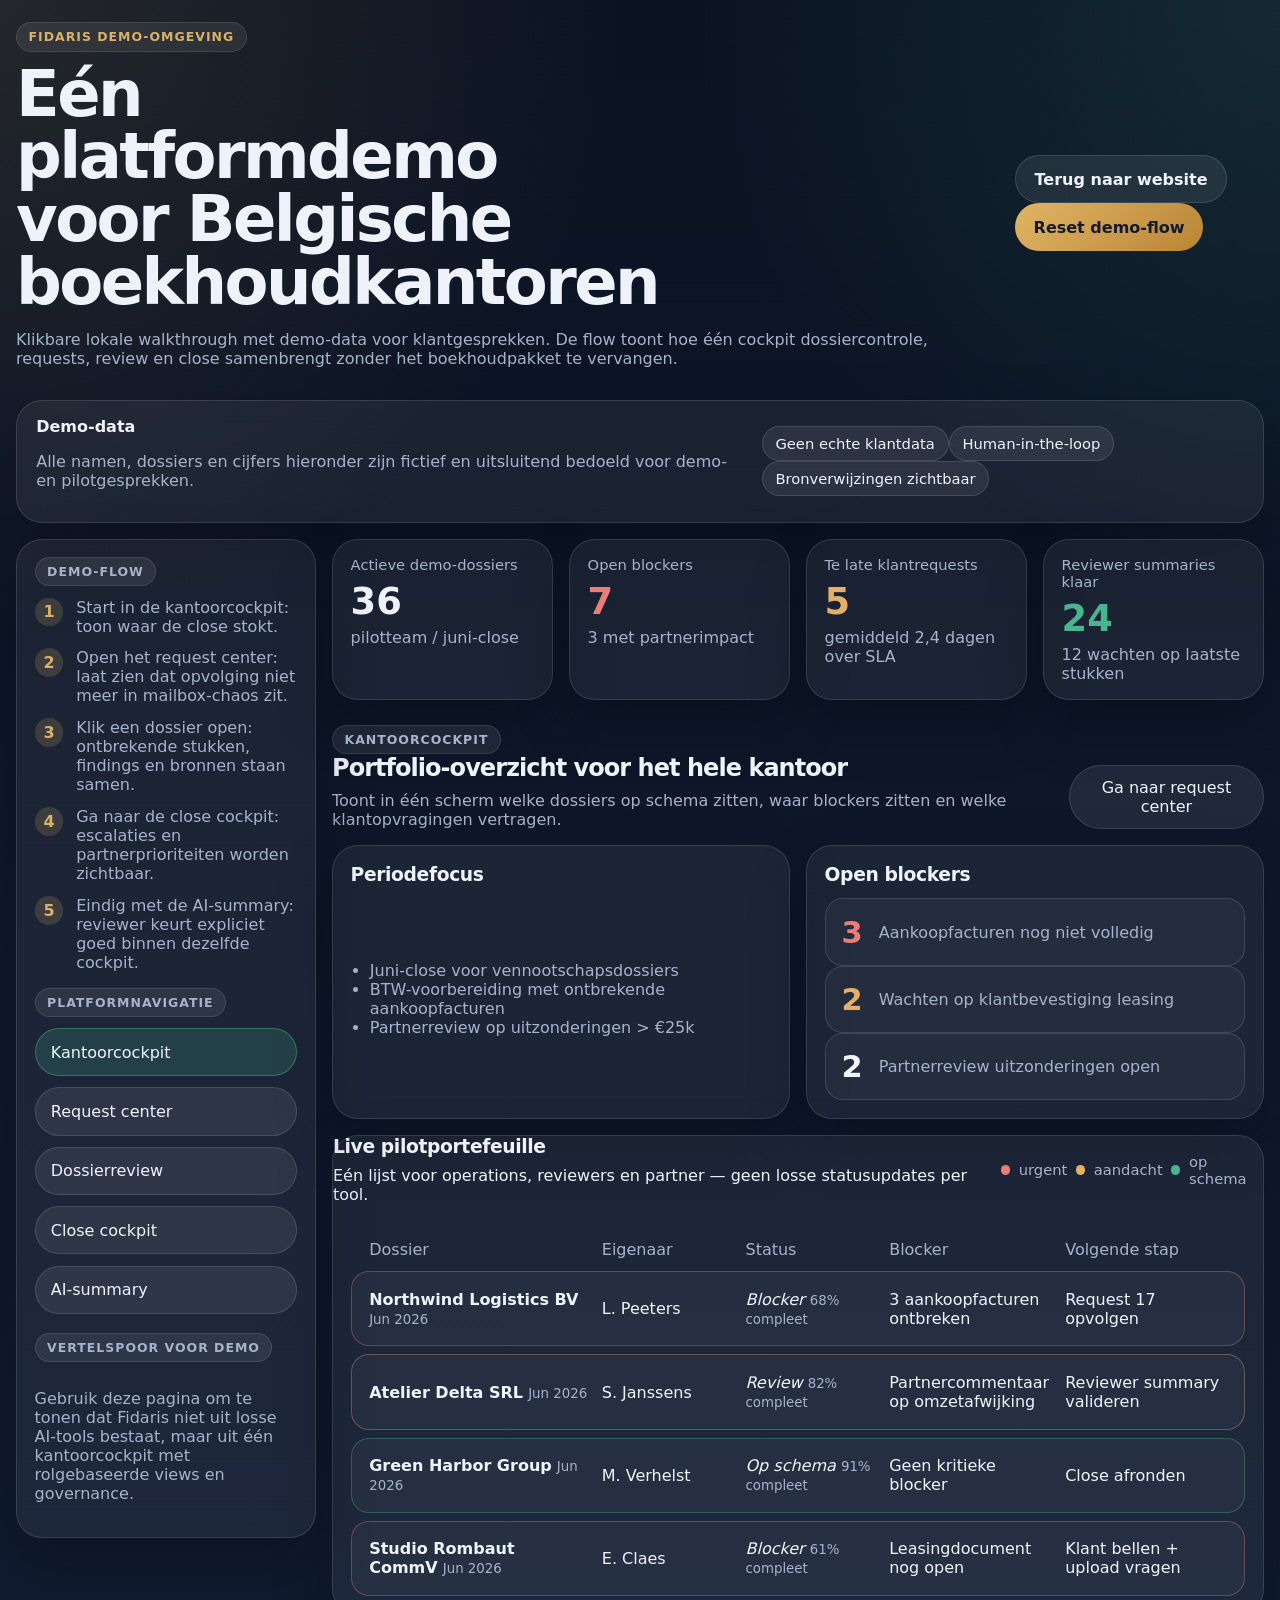
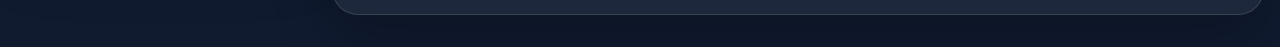
==== demo.html @ 06bf6261 "Add clickable demo environment for GitHub preview" ====
<!DOCTYPE html>
<html lang="nl">
<head>
  <meta charset="UTF-8">
  <meta name="viewport" content="width=device-width, initial-scale=1.0">
  <title>Fidaris Demo — Eén platformcockpit voor boekhoudkantoren</title>
  <meta name="description" content="Lokale demo van Fidaris: één platformcockpit voor Belgische boekhoudkantoren met request center, dossierreview, close cockpit en governed AI-summary.">
  <meta name="robots" content="noindex, nofollow, noarchive, nosnippet, noimageindex, notranslate">
  <link rel="stylesheet" href="demo.css">
</head>
<body>
  <div class="demo-shell">
    <header class="demo-header">
      <div>
        <p class="eyebrow">Fidaris demo-omgeving</p>
        <h1>Eén platformdemo voor Belgische boekhoudkantoren</h1>
        <p class="intro">Klikbare lokale walkthrough met demo-data voor klantgesprekken. De flow toont hoe één cockpit dossiercontrole, requests, review en close samenbrengt zonder het boekhoudpakket te vervangen.</p>
      </div>
      <div class="header-actions">
        <a class="button button-secondary" href="index.html">Terug naar website</a>
        <button class="button button-primary" id="resetDemoButton" type="button">Reset demo-flow</button>
      </div>
    </header>

    <section class="demo-banner card">
      <div>
        <strong>Demo-data</strong>
        <p>Alle namen, dossiers en cijfers hieronder zijn fictief en uitsluitend bedoeld voor demo- en pilotgesprekken.</p>
      </div>
      <div class="banner-pills">
        <span>Geen echte klantdata</span>
        <span>Human-in-the-loop</span>
        <span>Bronverwijzingen zichtbaar</span>
      </div>
    </section>

    <main class="demo-layout">
      <aside class="left-rail card">
        <div class="rail-block">
          <p class="rail-label">Demo-flow</p>
          <ol class="flow-list" id="flowList"></ol>
        </div>
        <div class="rail-block">
          <p class="rail-label">Platformnavigatie</p>
          <div class="nav-list" id="viewButtons">
            <button type="button" data-view="overview">Kantoorcockpit</button>
            <button type="button" data-view="requests">Request center</button>
            <button type="button" data-view="dossier">Dossierreview</button>
            <button type="button" data-view="close">Close cockpit</button>
            <button type="button" data-view="summary">AI-summary</button>
          </div>
        </div>
        <div class="rail-block compact-note">
          <p class="rail-label">Vertelspoor voor demo</p>
          <p>Gebruik deze pagina om te tonen dat Fidaris niet uit losse AI-tools bestaat, maar uit één kantoorcockpit met rolgebaseerde views en governance.</p>
        </div>
      </aside>

      <section class="main-stage">
        <div class="top-metrics" id="topMetrics"></div>

        <section class="view-panel active" data-view-panel="overview">
          <div class="panel-header">
            <div>
              <p class="section-kicker">Kantoorcockpit</p>
              <h2>Portfolio-overzicht voor het hele kantoor</h2>
              <p>Toont in één scherm welke dossiers op schema zitten, waar blockers zitten en welke klantopvragingen vertragen.</p>
            </div>
            <button class="ghost-button" type="button" data-switch-view="requests">Ga naar request center</button>
          </div>
          <div class="overview-grid">
            <article class="card focus-card">
              <h3>Periodefocus</h3>
              <ul id="focusList"></ul>
            </article>
            <article class="card blocker-card">
              <h3>Open blockers</h3>
              <div id="blockerList"></div>
            </article>
          </div>
          <article class="card">
            <div class="table-header">
              <div>
                <h3>Live pilotportefeuille</h3>
                <p>Eén lijst voor operations, reviewers en partner — geen losse statusupdates per tool.</p>
              </div>
              <div class="legend-inline">
                <span class="dot dot-risk"></span> urgent
                <span class="dot dot-warn"></span> aandacht
                <span class="dot dot-good"></span> op schema
              </div>
            </div>
            <div class="portfolio-table" id="portfolioTable"></div>
          </article>
        </section>

        <section class="view-panel" data-view-panel="requests">
          <div class="panel-header">
            <div>
              <p class="section-kicker">Request center</p>
              <h2>Alle klantopvragingen in één workflow</h2>
              <p>Toon hoe mailbox, documentstatus en follow-up samenkomen in één lijst met prioriteit, eigenaar en deadline.</p>
            </div>
            <button class="ghost-button" type="button" data-switch-view="dossier">Open dossierdetail</button>
          </div>
          <div class="requests-toolbar card">
            <label>
              Status
              <select id="requestStatusFilter"></select>
            </label>
            <label>
              Prioriteit
              <select id="requestPriorityFilter"></select>
            </label>
          </div>
          <div class="request-list" id="requestList"></div>
        </section>

        <section class="view-panel" data-view-panel="dossier">
          <div class="panel-header">
            <div>
              <p class="section-kicker">Dossierreview</p>
              <h2 id="dossierTitle">Dossierdetail</h2>
              <p>Gebruikt één dossierbeeld met stukken, findings, AI-signalen en bronverwijzingen. Reviewer blijft beslisser.</p>
            </div>
            <div class="dossier-picker-wrap">
              <label>
                Kies demo-dossier
                <select id="dossierSelect"></select>
              </label>
            </div>
          </div>
          <div class="dossier-grid">
            <article class="card">
              <h3>Samenvatting</h3>
              <dl class="summary-list" id="dossierSummary"></dl>
            </article>
            <article class="card">
              <h3>Ontbrekende stukken</h3>
              <ul class="check-list" id="missingDocsList"></ul>
            </article>
            <article class="card">
              <h3>Review findings</h3>
              <div class="finding-list" id="findingsList"></div>
            </article>
            <article class="card">
              <h3>Bronverwijzingen</h3>
              <ul class="source-list" id="sourceList"></ul>
            </article>
          </div>
        </section>

        <section class="view-panel" data-view-panel="close">
          <div class="panel-header">
            <div>
              <p class="section-kicker">Close cockpit</p>
              <h2>Periodecontrole zonder verrassingen op het einde</h2>
              <p>Maak zichtbaar welke dossiers door kunnen, welke escalatie vragen en welke partnerreview nog open staat.</p>
            </div>
            <button class="ghost-button" type="button" data-switch-view="summary">Bekijk AI-summary</button>
          </div>
          <div class="close-layout">
            <article class="card">
              <h3>Close-risico per fase</h3>
              <div id="closeStages"></div>
            </article>
            <article class="card">
              <h3>Escalaties deze week</h3>
              <div class="escalation-list" id="escalationList"></div>
            </article>
          </div>
        </section>

        <section class="view-panel" data-view-panel="summary">
          <div class="panel-header">
            <div>
              <p class="section-kicker">Governed AI-summary</p>
              <h2>AI-output als vertrekpunt, niet als eindbeslissing</h2>
              <p>Gebruik dit scherm om te laten zien hoe AI-samenvattingen, bronverwijzingen en approvals in dezelfde cockpit blijven.</p>
            </div>
            <button class="ghost-button" type="button" id="approveSummaryButton">Markeer demo-review als goedgekeurd</button>
          </div>
          <div class="summary-layout">
            <article class="card summary-card">
              <div class="summary-status-row">
                <span class="status-pill status-review" id="summaryStatusPill">Wacht op reviewer</span>
                <span class="small-note">Approval gate blijft verplicht</span>
              </div>
              <h3 id="summaryHeadline"></h3>
              <p id="summaryNarrative"></p>
              <div class="summary-tags" id="summaryTags"></div>
            </article>
            <article class="card">
              <h3>Controlepunten</h3>
              <ul class="check-list" id="controlPointsList"></ul>
            </article>
            <article class="card">
              <h3>Audit trail</h3>
              <div class="timeline" id="auditTrail"></div>
            </article>
          </div>
        </section>
      </section>
    </main>
  </div>

  <script src="demo-data.js"></script>
  <script src="demo.js"></script>
</body>
</html>
---- demo.css ----
:root {
  --bg: #0d1526;
  --surface: #111c31;
  --surface-2: #182540;
  --surface-3: #223252;
  --card: rgba(255, 255, 255, 0.06);
  --card-strong: rgba(255, 255, 255, 0.1);
  --text: #eef3fb;
  --muted: #a6b4ca;
  --line: rgba(255, 255, 255, 0.12);
  --gold: #d8b16a;
  --green: #49b58e;
  --red: #ee7c76;
  --orange: #e6af68;
  --shadow: 0 24px 60px rgba(0, 0, 0, 0.24);
  --radius-lg: 26px;
  --radius-md: 18px;
  --radius-sm: 12px;
}

* {
  box-sizing: border-box;
}

html {
  scroll-behavior: smooth;
}

body {
  margin: 0;
  font-family: Inter, ui-sans-serif, system-ui, -apple-system, BlinkMacSystemFont, "Segoe UI", sans-serif;
  color: var(--text);
  background:
    radial-gradient(circle at top right, rgba(73, 181, 142, 0.14), transparent 28%),
    radial-gradient(circle at top left, rgba(216, 177, 106, 0.12), transparent 30%),
    linear-gradient(180deg, #0b1322 0%, #101b30 100%);
}

a {
  color: inherit;
  text-decoration: none;
}

button,
select {
  font: inherit;
}

.demo-shell {
  width: min(1440px, calc(100% - 2rem));
  margin: 0 auto;
  padding: 1.4rem 0 2rem;
}

.demo-header,
.demo-banner,
.panel-header,
.table-header,
.request-header,
.summary-status-row,
.stage-row,
.timeline-item,
.request-meta,
.flow-list li,
.blocker-item,
.metric-card,
.table-row,
.stage-copy,
.escalation-item dl,
.header-actions,
.banner-pills,
.summary-tags,
.nav-list,
.requests-toolbar,
.dossier-picker-wrap,
.overview-grid,
.close-layout,
.summary-layout,
.dossier-grid,
.demo-layout {
  display: flex;
}

.demo-header,
.demo-banner,
.panel-header,
.request-header,
.table-header,
.summary-status-row,
.stage-row,
.timeline-item {
  justify-content: space-between;
  gap: 1rem;
}

.demo-header,
.demo-banner {
  align-items: center;
}

.demo-header {
  margin-bottom: 1rem;
}

.eyebrow,
.section-kicker,
.rail-label,
.small-note,
.status-pill,
.severity-pill {
  display: inline-flex;
  align-items: center;
  width: fit-content;
  border-radius: 999px;
}

.eyebrow,
.section-kicker,
.rail-label {
  margin: 0 0 0.7rem;
  padding: 0.38rem 0.72rem;
  background: rgba(255,255,255,0.08);
  border: 1px solid rgba(255,255,255,0.1);
  color: var(--gold);
  font-size: 0.78rem;
  font-weight: 800;
  letter-spacing: 0.08em;
  text-transform: uppercase;
}

.demo-header h1,
.panel-header h2 {
  margin: 0;
  letter-spacing: -0.04em;
}

.demo-header h1 {
  font-size: clamp(2.4rem, 5vw, 4.2rem);
  max-width: 12ch;
  line-height: 0.98;
}

.intro,
.demo-banner p,
.left-rail p,
.panel-header p,
.metric-card span,
.metric-card p,
.focus-card li,
.request-card p,
.summary-card p,
.timeline-item p,
.escalation-item p,
.source-list,
.summary-list dd,
.request-meta dd,
.request-meta dt,
.escalation-item dt,
.escalation-item dd,
.table-row small,
.blocker-item span,
.compact-note p {
  color: var(--muted);
}

.header-actions,
.banner-pills,
.summary-tags,
.nav-list,
.requests-toolbar,
.dossier-picker-wrap {
  flex-wrap: wrap;
}

.button,
.ghost-button,
.nav-list button,
.requests-toolbar select,
.dossier-picker-wrap select,
#approveSummaryButton,
#resetDemoButton,
.table-button {
  border: 0;
}

.button,
.ghost-button,
.nav-list button,
.requests-toolbar select,
.dossier-picker-wrap select {
  border-radius: 999px;
}

.button,
.ghost-button,
.nav-list button {
  cursor: pointer;
  transition: transform 120ms ease, background 120ms ease, border-color 120ms ease;
}

.button:hover,
.ghost-button:hover,
.nav-list button:hover,
.table-button:hover {
  transform: translateY(-1px);
}

.button {
  min-height: 48px;
  padding: 0.85rem 1.15rem;
  font-weight: 700;
}

.button-primary {
  background: linear-gradient(135deg, #e0b566 0%, #b98534 100%);
  color: #121b2d;
}

.button-secondary,
.ghost-button,
.nav-list button,
.requests-toolbar select,
.dossier-picker-wrap select {
  background: rgba(255,255,255,0.08);
  color: var(--text);
  border: 1px solid var(--line);
}

.ghost-button {
  min-height: 44px;
  padding: 0.75rem 1rem;
}

.card {
  background: var(--card);
  border: 1px solid var(--line);
  border-radius: var(--radius-lg);
  box-shadow: var(--shadow);
}

.demo-banner {
  padding: 1rem 1.2rem;
  margin-bottom: 1rem;
}

.banner-pills span,
.summary-tags span {
  padding: 0.5rem 0.8rem;
  border-radius: 999px;
  background: rgba(255,255,255,0.08);
  border: 1px solid var(--line);
  color: var(--text);
  font-size: 0.92rem;
}

.demo-layout {
  gap: 1rem;
  align-items: flex-start;
}

.left-rail {
  width: 300px;
  padding: 1.1rem;
  position: sticky;
  top: 1rem;
}

.rail-block + .rail-block {
  margin-top: 1rem;
}

.flow-list {
  list-style: none;
  margin: 0;
  padding: 0;
  display: grid;
  gap: 0.8rem;
}

.flow-list li {
  align-items: flex-start;
  gap: 0.8rem;
}

.flow-list span {
  width: 1.8rem;
  height: 1.8rem;
  border-radius: 999px;
  background: rgba(216, 177, 106, 0.18);
  color: var(--gold);
  display: grid;
  place-items: center;
  font-weight: 800;
  flex: 0 0 auto;
}

.flow-list p {
  margin: 0;
  color: var(--muted);
}

.nav-list {
  gap: 0.7rem;
}

.nav-list button {
  width: 100%;
  padding: 0.85rem 0.95rem;
  text-align: left;
}

.nav-list button.active {
  background: rgba(73, 181, 142, 0.18);
  border-color: rgba(73, 181, 142, 0.45);
}

.compact-note {
  padding-top: 0.2rem;
}

.main-stage {
  flex: 1;
  min-width: 0;
}

.top-metrics {
  display: grid;
  grid-template-columns: repeat(4, minmax(0, 1fr));
  gap: 1rem;
  margin-bottom: 1rem;
}

.metric-card {
  flex-direction: column;
  padding: 1rem 1.1rem;
  min-height: 150px;
}

.metric-card p {
  margin: 0;
  font-size: 0.92rem;
}

.metric-card strong {
  font-size: 2.3rem;
  margin: 0.45rem 0 0.35rem;
}

.metric-card.tone-risk strong,
.blocker-item.tone-risk strong,
.status-review,
.dot-risk,
.progress-bar.tone-risk,
.finding-item.tone-risk .severity-pill {
  color: var(--red);
}

.metric-card.tone-warn strong,
.blocker-item.tone-warn strong,
.dot-warn,
.progress-bar.tone-warn,
.finding-item.tone-warn .severity-pill {
  color: var(--orange);
}

.metric-card.tone-good strong,
.blocker-item.tone-good strong,
.dot-good,
.status-approved,
.progress-bar.tone-good,
.finding-item.tone-good .severity-pill {
  color: var(--green);
}

.view-panel {
  display: none;
  gap: 1rem;
}

.view-panel.active {
  display: grid;
}

.panel-header {
  align-items: end;
}

.panel-header p,
.table-header p {
  margin: 0.55rem 0 0;
  max-width: 52rem;
}

.overview-grid,
.close-layout,
.summary-layout,
.dossier-grid {
  gap: 1rem;
}

.overview-grid,
.close-layout {
  align-items: stretch;
}

.overview-grid > *,
.close-layout > * {
  flex: 1;
}

.focus-card,
.blocker-card,
.summary-card,
.requests-toolbar,
.request-list,
.portfolio-table,
.escalation-list,
.timeline,
.finding-list {
  display: grid;
  gap: 0.85rem;
}

.focus-card,
.blocker-card,
.summary-card,
.requests-toolbar,
.request-card,
.escalation-item,
.finding-item,
.timeline-item,
.portfolio-table,
.request-list,
.summary-list,
.source-list,
.controlPointsList,
.table-row,
.stage-row,
.close-layout article,
.dossier-grid article,
.overview-grid article {
  padding: 1.1rem;
}

.focus-card ul,
.check-list,
.source-list {
  margin: 0;
  padding-left: 1.2rem;
}

.blocker-item {
  align-items: center;
  gap: 1rem;
  padding: 0.95rem 1rem;
  border-radius: var(--radius-md);
  background: rgba(255,255,255,0.04);
  border: 1px solid var(--line);
}

.blocker-item strong {
  font-size: 1.9rem;
}

.legend-inline {
  display: flex;
  align-items: center;
  gap: 0.55rem;
  color: var(--muted);
  font-size: 0.92rem;
}

.dot {
  width: 0.6rem;
  height: 0.6rem;
  border-radius: 999px;
  display: inline-block;
  background: currentColor;
}

.portfolio-table {
  gap: 0.5rem;
}

.table-row {
  display: grid;
  grid-template-columns: 1.35fr 0.8fr 0.8fr 1fr 1fr;
  align-items: center;
  gap: 0.9rem;
  border-radius: var(--radius-md);
  background: rgba(255,255,255,0.04);
  border: 1px solid transparent;
}

.table-head {
  background: transparent;
  color: var(--muted);
  padding-bottom: 0.2rem;
}

.table-button {
  text-align: left;
  color: inherit;
  cursor: pointer;
}

.table-button.tone-risk {
  border-color: rgba(238, 124, 118, 0.34);
}

.table-button.tone-warn {
  border-color: rgba(230, 175, 104, 0.34);
}

.table-button.tone-good {
  border-color: rgba(73, 181, 142, 0.34);
}

.requests-toolbar {
  padding: 1rem 1.1rem;
  grid-template-columns: repeat(2, minmax(0, 1fr));
}

.requests-toolbar label,
.dossier-picker-wrap label {
  display: grid;
  gap: 0.45rem;
  color: var(--muted);
}

.requests-toolbar select,
.dossier-picker-wrap select {
  min-height: 44px;
  padding: 0 0.95rem;
}

.request-list,
.summary-layout {
  grid-template-columns: repeat(2, minmax(0, 1fr));
}

.request-card h3,
.finding-item h4,
.escalation-item h3,
.focus-card h3,
.blocker-card h3,
.summary-card h3,
.card h3 {
  margin: 0;
  letter-spacing: -0.02em;
}

.request-header {
  align-items: flex-start;
}

.request-header p,
.request-card > p,
.escalation-item p,
.summary-card p {
  margin: 0.35rem 0 0;
}

.request-badges {
  display: grid;
  gap: 0.45rem;
}

.status-pill,
.severity-pill {
  padding: 0.36rem 0.7rem;
  background: rgba(255,255,255,0.08);
  border: 1px solid var(--line);
  font-size: 0.84rem;
  font-weight: 700;
}

.status-priority {
  color: var(--gold);
}

.status-review {
  border-color: rgba(238, 124, 118, 0.34);
}

.status-approved {
  border-color: rgba(73, 181, 142, 0.34);
}

.request-meta,
.escalation-item dl,
.summary-list {
  display: grid;
  grid-template-columns: repeat(3, minmax(0, 1fr));
  gap: 0.8rem;
  margin: 1rem 0 0;
}

.summary-list {
  grid-template-columns: repeat(2, minmax(0, 1fr));
}

.request-meta dt,
.escalation-item dt,
.summary-list dt {
  font-size: 0.82rem;
  text-transform: uppercase;
  letter-spacing: 0.06em;
  margin-bottom: 0.2rem;
}

.request-meta dd,
.escalation-item dd,
.summary-list dd {
  margin: 0;
  color: var(--text);
}

.dossier-grid {
  display: grid;
  grid-template-columns: repeat(2, minmax(0, 1fr));
}

.finding-list {
  margin-top: 0.25rem;
}

.finding-item {
  border-radius: var(--radius-md);
  background: rgba(255,255,255,0.04);
  border: 1px solid var(--line);
}

.finding-item p {
  margin: 0.5rem 0 0;
}

.source-list code {
  color: #d9e6ff;
}

.stage-row {
  align-items: center;
  gap: 1rem;
}

.stage-copy {
  flex-direction: column;
  gap: 0.18rem;
  width: 220px;
}

.progress-track {
  flex: 1;
  height: 12px;
  border-radius: 999px;
  background: rgba(255,255,255,0.08);
  overflow: hidden;
}

.progress-bar {
  height: 100%;
  background: currentColor;
  border-radius: inherit;
}

.escalation-item {
  border-radius: var(--radius-md);
  background: rgba(255,255,255,0.04);
  border: 1px solid var(--line);
}

.summary-layout {
  align-items: start;
}

.summary-card {
  grid-column: span 2;
}

.timeline-item {
  align-items: flex-start;
  padding: 0.95rem 1rem;
  border-radius: var(--radius-md);
  background: rgba(255,255,255,0.04);
  border: 1px solid var(--line);
}

.timeline-item span {
  color: var(--gold);
  font-weight: 800;
  min-width: 3rem;
}

.timeline-item p {
  margin: 0.25rem 0 0;
}

@media (max-width: 1180px) {
  .demo-layout {
    flex-direction: column;
  }

  .left-rail {
    width: 100%;
    position: static;
  }

  .top-metrics,
  .request-list,
  .summary-layout,
  .dossier-grid {
    grid-template-columns: repeat(2, minmax(0, 1fr));
  }
}

@media (max-width: 820px) {
  .demo-shell {
    width: min(100% - 1rem, 1440px);
  }

  .demo-header,
  .demo-banner,
  .panel-header,
  .overview-grid,
  .close-layout,
  .summary-status-row,
  .request-header,
  .timeline-item {
    flex-direction: column;
    align-items: flex-start;
  }

  .top-metrics,
  .request-list,
  .summary-layout,
  .dossier-grid,
  .summary-list,
  .request-meta,
  .escalation-item dl {
    grid-template-columns: 1fr;
  }

  .summary-card {
    grid-column: span 1;
  }

  .table-row {
    grid-template-columns: 1fr;
  }

  .requests-toolbar {
    grid-template-columns: 1fr;
  }

  .stage-row {
    flex-direction: column;
    align-items: flex-start;
  }

  .stage-copy {
    width: 100%;
  }
}
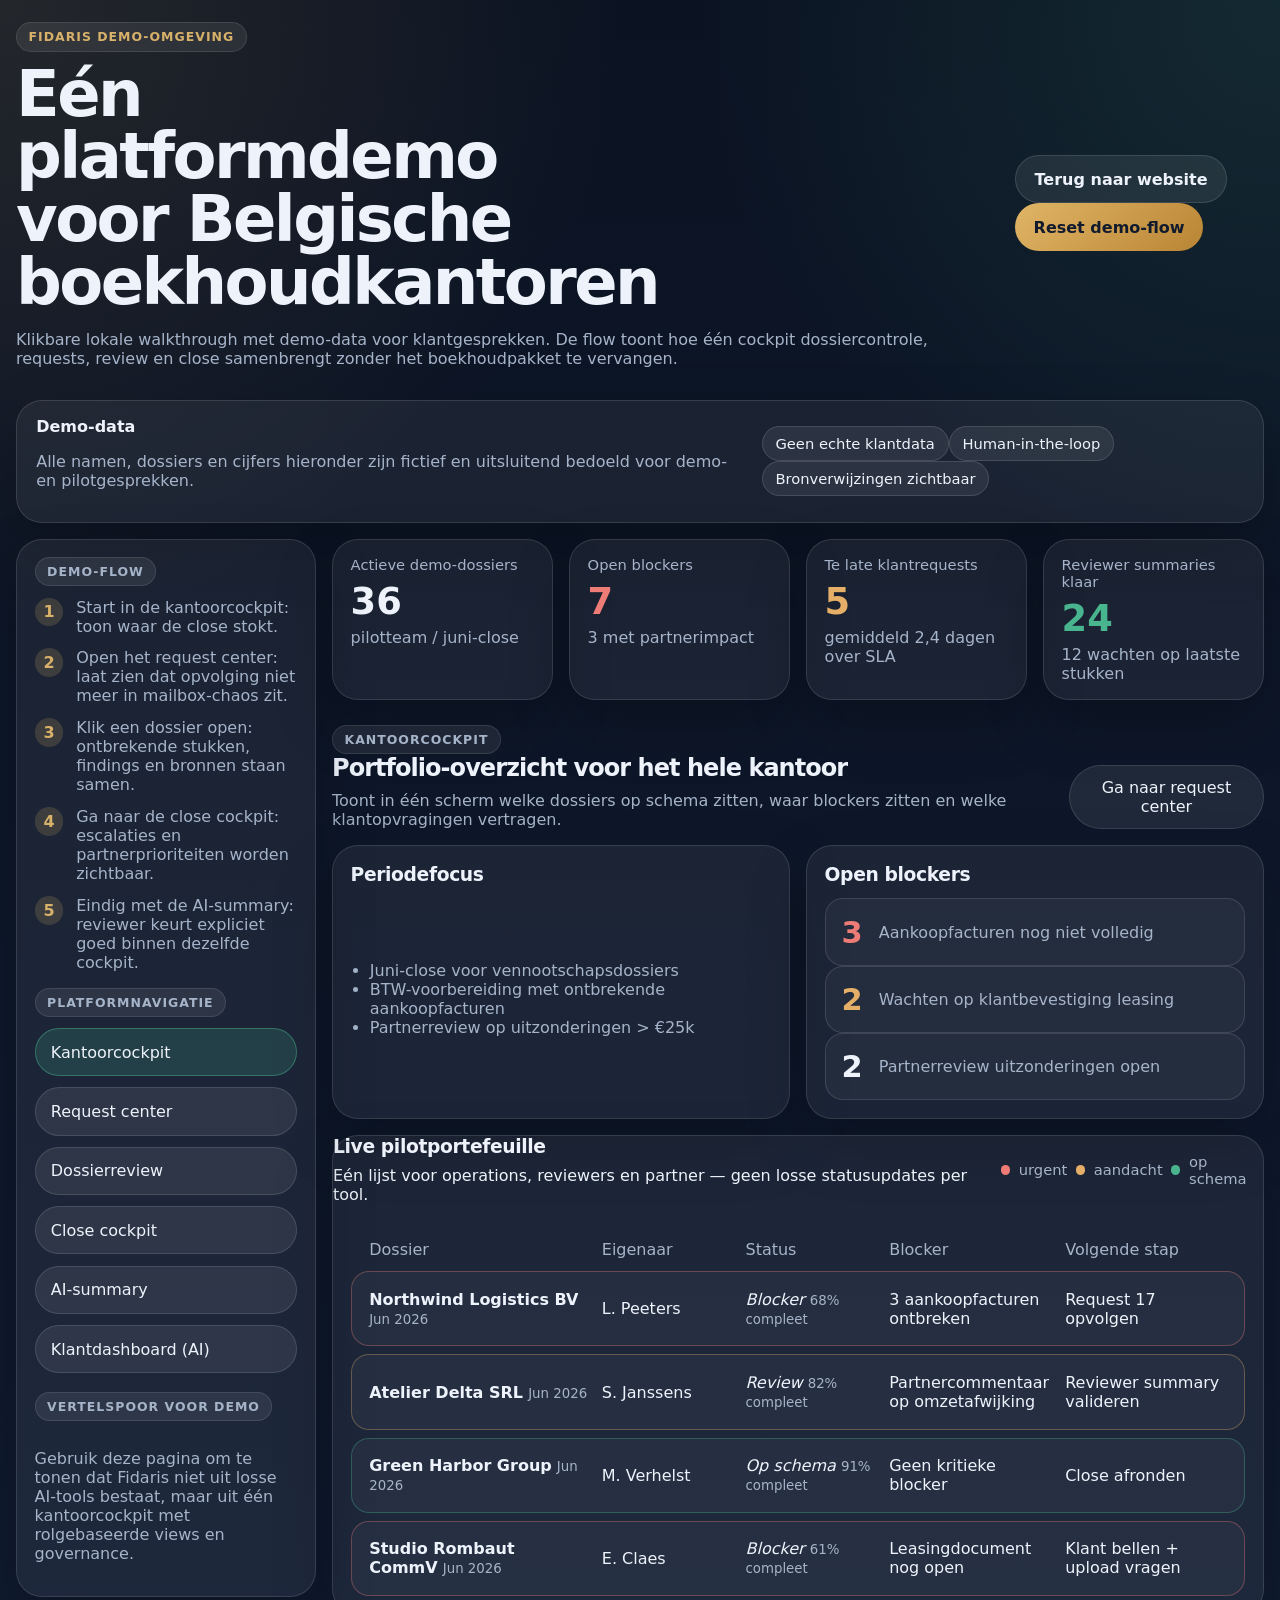
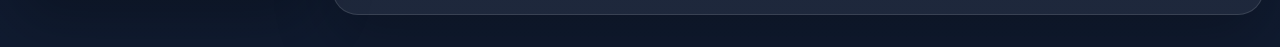
==== commit 19c63c12: "Add AI client-dashboard builder (NLP) to demo" ====
--- a/demo.html
+++ b/demo.html
@@ -48,6 +48,7 @@
             <button type="button" data-view="dossier">Dossierreview</button>
             <button type="button" data-view="close">Close cockpit</button>
             <button type="button" data-view="summary">AI-summary</button>
+            <button type="button" data-view="builder">Klantdashboard (AI)</button>
           </div>
         </div>
         <div class="rail-block compact-note">
@@ -200,6 +201,41 @@
             </article>
           </div>
         </section>
+
+        <section class="view-panel" data-view-panel="builder">
+          <div class="panel-header">
+            <div>
+              <p class="section-kicker">Klantdashboard-bouwer</p>
+              <h2>Bouw een klantdashboard in gewone taal</h2>
+              <p>Typ wat de klant wil zien — de AI-laag herkent de vraag (NLP) en bouwt live een dashboard uit de boekhouddata. Cijfers blijven een voorstel: het kantoor keurt goed vóór ze naar de klant gaan.</p>
+            </div>
+            <button class="ghost-button" type="button" data-switch-view="summary">Bekijk AI-governance</button>
+          </div>
+
+          <article class="card builder-console">
+            <div class="builder-controls">
+              <label class="builder-client">
+                Klant
+                <select id="builderClientSelect"></select>
+              </label>
+              <div class="builder-input-wrap">
+                <label for="builderPrompt">Vraag van het kantoor of de klant</label>
+                <div class="builder-input-row">
+                  <input id="builderPrompt" type="text" autocomplete="off"
+                    placeholder="bv. Toon de omzet per kwartaal en vergelijk met de kosten" />
+                  <button class="button button-primary" type="button" id="builderRunButton">Bouw dashboard</button>
+                </div>
+              </div>
+            </div>
+            <div class="builder-examples">
+              <span class="small-note">Probeer:</span>
+              <div class="example-chips" id="builderExamples"></div>
+            </div>
+            <p class="builder-engine-note small-note">NLP-engine herkent intentie, periode (maand/kwartaal) en vergelijkingen. Demo draait volledig lokaal op fictieve data — geen externe AI-call, geen echte klantdata.</p>
+          </article>
+
+          <div class="builder-output" id="builderOutput"></div>
+        </section>
       </section>
     </main>
   </div>
--- a/demo.css
+++ b/demo.css
@@ -762,3 +762,294 @@
     width: 100%;
   }
 }
+
+/* ── AI Klantdashboard-bouwer ─────────────────────────────────────────────── */
+.builder-console {
+  display: flex;
+  flex-direction: column;
+  gap: 16px;
+  margin-bottom: 20px;
+}
+
+.builder-controls {
+  display: grid;
+  grid-template-columns: minmax(220px, 280px) 1fr;
+  gap: 16px;
+  align-items: end;
+}
+
+.builder-client,
+.builder-input-wrap label {
+  display: flex;
+  flex-direction: column;
+  gap: 8px;
+  font-size: 0.85rem;
+  color: var(--muted);
+}
+
+.builder-client select,
+.builder-input-row input {
+  background: rgba(255, 255, 255, 0.04);
+  border: 1px solid var(--line);
+  border-radius: var(--radius-sm);
+  color: var(--text);
+  padding: 12px 14px;
+  font-size: 0.95rem;
+  font-family: inherit;
+}
+
+.builder-input-row {
+  display: flex;
+  gap: 10px;
+}
+
+.builder-input-row input {
+  flex: 1;
+}
+
+.builder-input-row input:focus,
+.builder-client select:focus {
+  outline: none;
+  border-color: var(--gold);
+  box-shadow: 0 0 0 3px rgba(216, 177, 106, 0.18);
+}
+
+.builder-input-row .button-primary {
+  white-space: nowrap;
+}
+
+.builder-examples {
+  display: flex;
+  align-items: center;
+  gap: 10px;
+  flex-wrap: wrap;
+}
+
+.example-chips {
+  display: flex;
+  flex-wrap: wrap;
+  gap: 8px;
+}
+
+.example-chip {
+  background: rgba(216, 177, 106, 0.1);
+  border: 1px solid rgba(216, 177, 106, 0.32);
+  color: var(--text);
+  border-radius: 999px;
+  padding: 7px 13px;
+  font-size: 0.82rem;
+  font-family: inherit;
+  cursor: pointer;
+  transition: background 0.15s ease, transform 0.15s ease;
+}
+
+.example-chip:hover {
+  background: rgba(216, 177, 106, 0.22);
+  transform: translateY(-1px);
+}
+
+.builder-engine-note {
+  margin: 0;
+}
+
+/* Bouw-animatie */
+.builder-building {
+  display: flex;
+  align-items: center;
+  gap: 18px;
+}
+
+.building-spinner {
+  width: 34px;
+  height: 34px;
+  border-radius: 50%;
+  border: 3px solid rgba(216, 177, 106, 0.25);
+  border-top-color: var(--gold);
+  animation: builder-spin 0.8s linear infinite;
+  flex-shrink: 0;
+}
+
+@keyframes builder-spin {
+  to { transform: rotate(360deg); }
+}
+
+.building-steps {
+  margin: 6px 0 0;
+  padding-left: 18px;
+  color: var(--muted);
+  font-size: 0.86rem;
+  display: flex;
+  flex-direction: column;
+  gap: 3px;
+}
+
+.builder-empty {
+  border-style: dashed;
+}
+
+/* Resultaat */
+.dashboard-result {
+  display: flex;
+  flex-direction: column;
+  gap: 20px;
+}
+
+.result-head {
+  display: flex;
+  justify-content: space-between;
+  align-items: flex-start;
+  gap: 16px;
+  flex-wrap: wrap;
+}
+
+.result-prompt {
+  color: var(--muted);
+  margin: 4px 0 0;
+  font-size: 0.9rem;
+}
+
+.result-kpis {
+  display: grid;
+  grid-template-columns: repeat(4, 1fr);
+  gap: 12px;
+}
+
+.result-kpi {
+  background: rgba(255, 255, 255, 0.04);
+  border: 1px solid var(--line);
+  border-left-width: 3px;
+  border-radius: var(--radius-sm);
+  padding: 14px 16px;
+  display: flex;
+  flex-direction: column;
+  gap: 6px;
+}
+
+.result-kpi span {
+  color: var(--muted);
+  font-size: 0.78rem;
+}
+
+.result-kpi strong {
+  font-size: 1.3rem;
+  letter-spacing: -0.01em;
+}
+
+.result-kpi.tone-good { border-left-color: var(--green); }
+.result-kpi.tone-warn { border-left-color: var(--orange); }
+.result-kpi.tone-risk { border-left-color: var(--red); }
+.result-kpi.tone-gold { border-left-color: var(--gold); }
+.result-kpi.tone-neutral { border-left-color: #7da2d9; }
+
+.result-chart {
+  background: rgba(255, 255, 255, 0.03);
+  border: 1px solid var(--line);
+  border-radius: var(--radius-md);
+  padding: 16px;
+}
+
+.builder-chart-svg {
+  width: 100%;
+  height: auto;
+  display: block;
+}
+
+.chart-grid {
+  stroke: rgba(255, 255, 255, 0.08);
+  stroke-width: 1;
+}
+
+.chart-zero {
+  stroke: rgba(255, 255, 255, 0.35);
+  stroke-width: 1;
+}
+
+.chart-axis {
+  fill: var(--muted);
+  font-size: 11px;
+  font-family: inherit;
+}
+
+.chart-legend {
+  display: flex;
+  gap: 16px;
+  flex-wrap: wrap;
+  margin-bottom: 10px;
+}
+
+.chart-legend span {
+  display: inline-flex;
+  align-items: center;
+  gap: 7px;
+  font-size: 0.82rem;
+  color: var(--muted);
+}
+
+.chart-legend i {
+  width: 12px;
+  height: 12px;
+  border-radius: 3px;
+  display: inline-block;
+}
+
+.result-bottom {
+  display: grid;
+  grid-template-columns: 1.4fr 1fr;
+  gap: 16px;
+}
+
+.result-insight,
+.result-governance {
+  background: rgba(255, 255, 255, 0.03);
+  border: 1px solid var(--line);
+  border-radius: var(--radius-md);
+  padding: 16px 18px;
+}
+
+.result-insight h4,
+.result-governance h4 {
+  margin: 0 0 8px;
+  font-size: 0.95rem;
+}
+
+.result-sources {
+  display: flex;
+  align-items: center;
+  gap: 8px;
+  flex-wrap: wrap;
+  margin-top: 12px;
+}
+
+.result-sources code {
+  background: rgba(255, 255, 255, 0.06);
+  border-radius: 6px;
+  padding: 3px 8px;
+  font-size: 0.78rem;
+}
+
+.result-followups {
+  display: flex;
+  align-items: center;
+  gap: 10px;
+  flex-wrap: wrap;
+  border-top: 1px solid var(--line);
+  padding-top: 16px;
+}
+
+@media (max-width: 880px) {
+  .builder-controls {
+    grid-template-columns: 1fr;
+  }
+
+  .result-kpis {
+    grid-template-columns: repeat(2, 1fr);
+  }
+
+  .result-bottom {
+    grid-template-columns: 1fr;
+  }
+
+  .builder-input-row {
+    flex-direction: column;
+  }
+}
